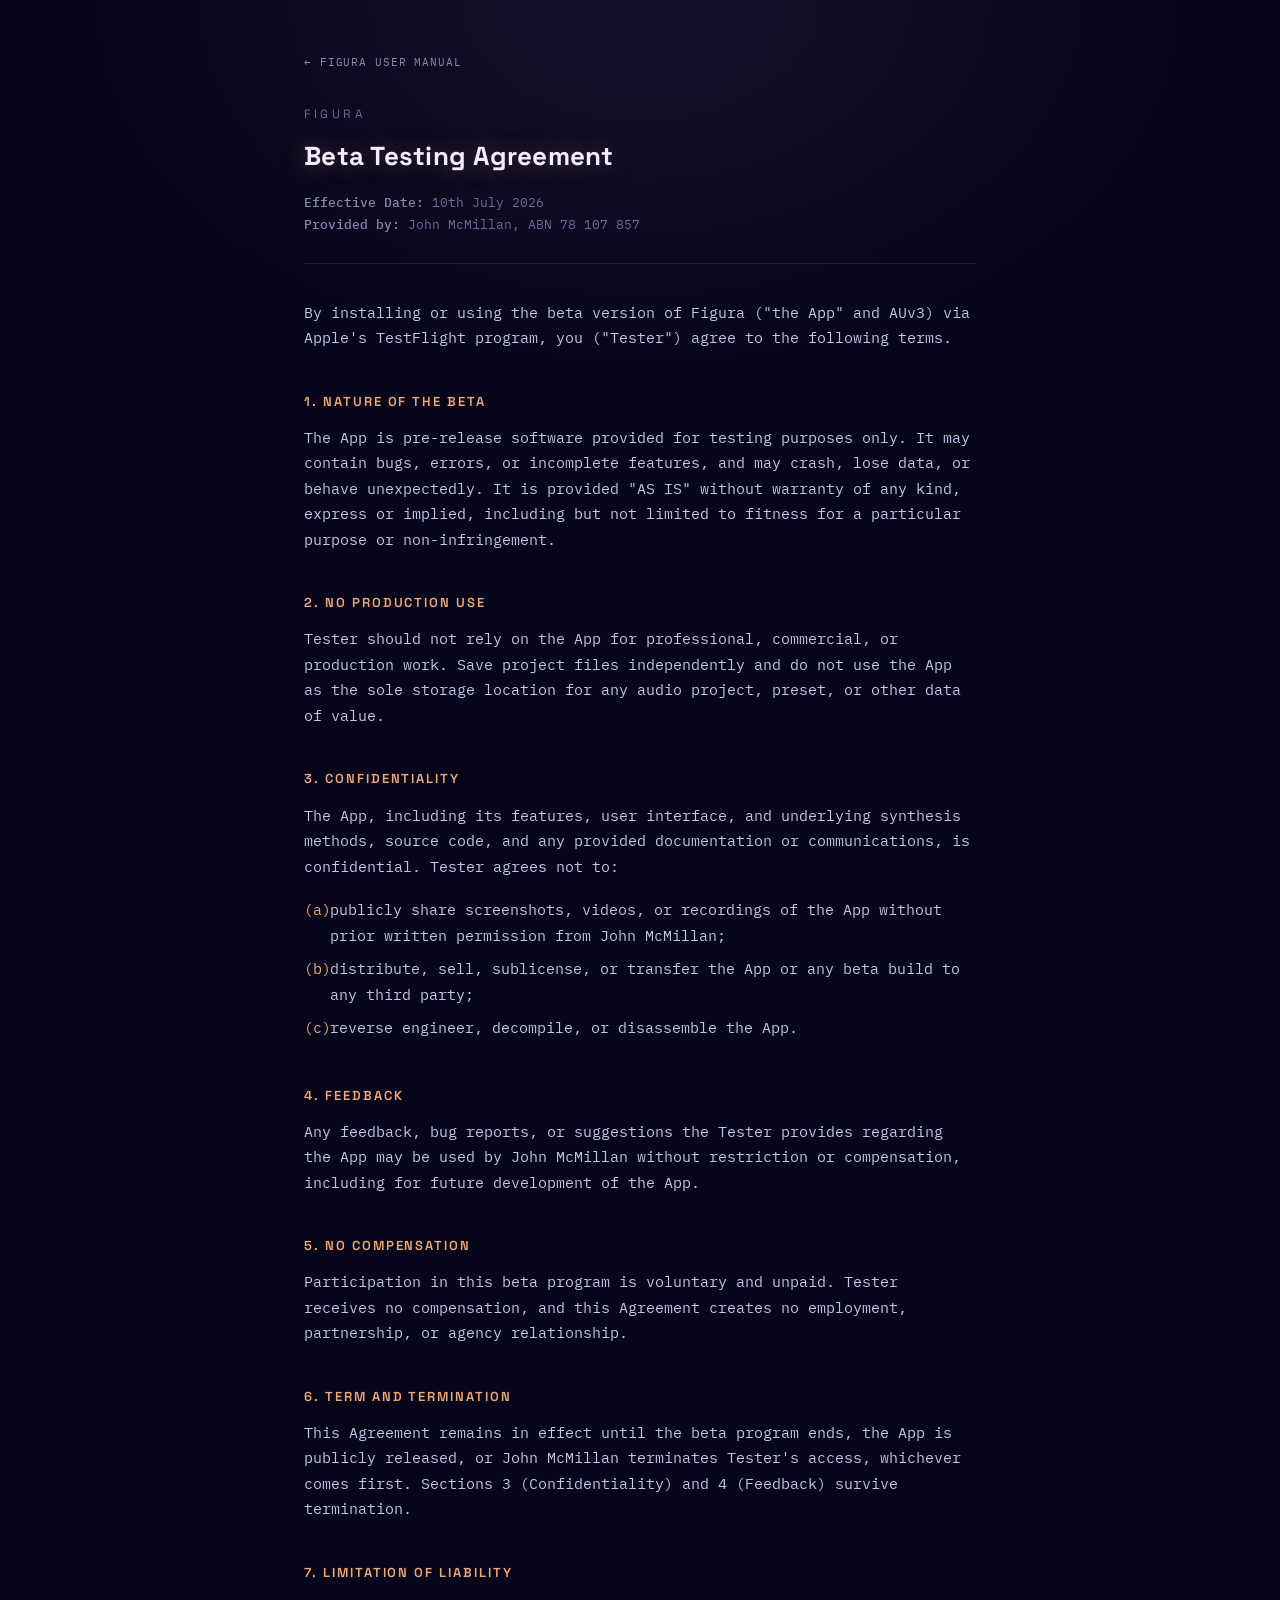
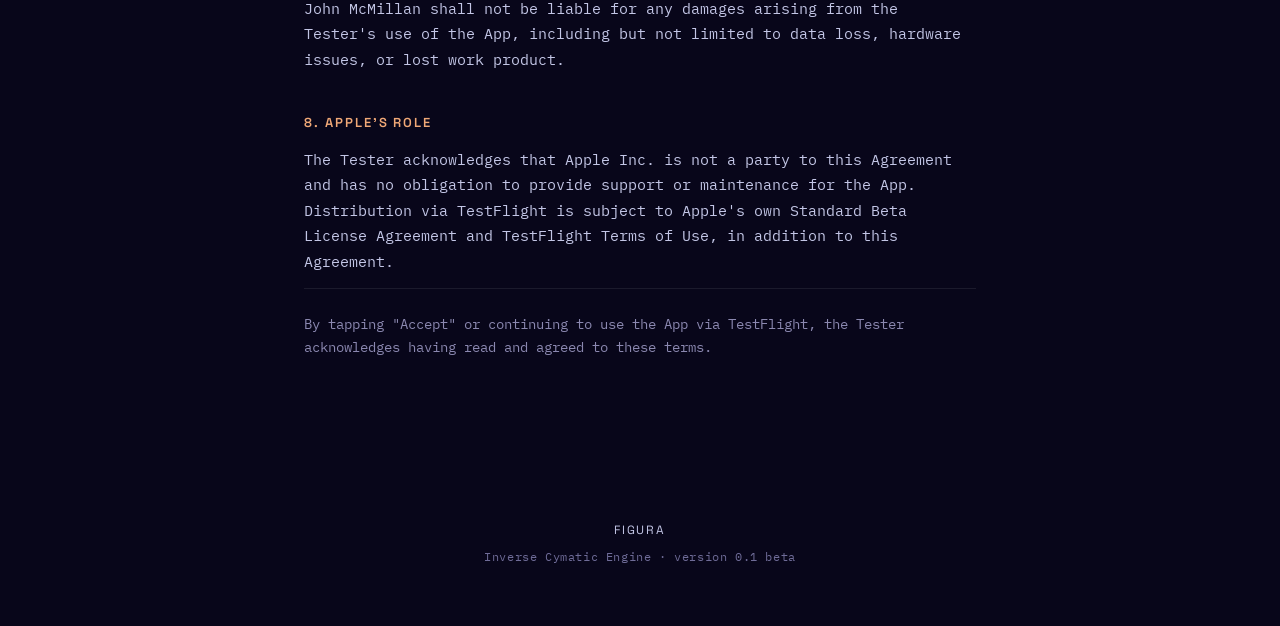
==== figura-beta-tester-agreement.html @ 965d6e68 "Add files via upload Initial site upload" ====
<!DOCTYPE html>
<html lang="en">
<head>
<meta charset="UTF-8">
<meta name="viewport" content="width=device-width, initial-scale=1.0">
<title>Figura: Beta Testing Agreement</title>
<link rel="icon" href="assets/figura-icon.png">
<link rel="preconnect" href="https://fonts.googleapis.com">
<link rel="preconnect" href="https://fonts.gstatic.com" crossorigin>
<link href="https://fonts.googleapis.com/css2?family=IBM+Plex+Mono:wght@400;500;600;700&family=Space+Grotesk:wght@400;500;600;700&display=swap" rel="stylesheet">
<link rel="stylesheet" href="assets/styles.css">
</head>
<body>

<div class="wrap wrap--legal">
  <a class="back-link" href="figura-beta-v0.1-manual.html">← Figura User Manual</a>

  <div class="doc-header">
    <div class="doc-eyebrow">FIGURA</div>
    <h1>Beta Testing Agreement</h1>
    <div class="doc-meta">
      <strong>Effective Date:</strong> 10th July 2026<br>
      <strong>Provided by:</strong> John McMillan, ABN 78 107 857
    </div>
  </div>

  <p>By installing or using the beta version of Figura ("the App" and AUv3) via Apple's
    TestFlight program, you ("Tester") agree to the following terms.</p>

  <h2>1. Nature of the Beta</h2>
  <p>The App is pre-release software provided for testing purposes only. It may contain
    bugs, errors, or incomplete features, and may crash, lose data, or behave unexpectedly.
    It is provided "AS IS" without warranty of any kind, express or implied, including but
    not limited to fitness for a particular purpose or non-infringement.</p>

  <h2>2. No Production Use</h2>
  <p>Tester should not rely on the App for professional, commercial, or production work.
    Save project files independently and do not use the App as the sole storage location for
    any audio project, preset, or other data of value.</p>

  <h2>3. Confidentiality</h2>
  <p>The App, including its features, user interface, and underlying synthesis methods,
    source code, and any provided documentation or communications, is confidential. Tester
    agrees not to:</p>
  <ul class="lettered">
    <li data-marker="(a)">publicly share screenshots, videos, or recordings of the App
      without prior written permission from John McMillan;</li>
    <li data-marker="(b)">distribute, sell, sublicense, or transfer the App or any beta
      build to any third party;</li>
    <li data-marker="(c)">reverse engineer, decompile, or disassemble the App.</li>
  </ul>

  <h2>4. Feedback</h2>
  <p>Any feedback, bug reports, or suggestions the Tester provides regarding the App may be
    used by John McMillan without restriction or compensation, including for future
    development of the App.</p>

  <h2>5. No Compensation</h2>
  <p>Participation in this beta program is voluntary and unpaid. Tester receives no
    compensation, and this Agreement creates no employment, partnership, or agency
    relationship.</p>

  <h2>6. Term and Termination</h2>
  <p>This Agreement remains in effect until the beta program ends, the App is publicly
    released, or John McMillan terminates Tester's access, whichever comes first. Sections 3
    (Confidentiality) and 4 (Feedback) survive termination.</p>

  <h2>7. Limitation of Liability</h2>
  <p>John McMillan shall not be liable for any damages arising from the Tester's use of the
    App, including but not limited to data loss, hardware issues, or lost work product.</p>

  <h2>8. Apple's Role</h2>
  <p>The Tester acknowledges that Apple Inc. is not a party to this Agreement and has no
    obligation to provide support or maintenance for the App. Distribution via TestFlight is
    subject to Apple's own Standard Beta License Agreement and TestFlight Terms of Use, in
    addition to this Agreement.</p>

  <p class="closing">By tapping "Accept" or continuing to use the App via TestFlight, the
    Tester acknowledges having read and agreed to these terms.</p>
</div>

<footer>
  <div class="footer-title">FIGURA</div>
  Inverse Cymatic Engine · version 0.1 beta
</footer>

</body>
</html>
---- assets/styles.css ----
/* Figura docs site — shared stylesheet for index.html, figura-beta-v0.1-manual.html,
   figura-beta-tester-agreement.html, and figura-beta-tester-privacy-policy.html. */

/* ===== Design tokens ===== */
:root {
  --bg-deep: #08061a;
  --bg-vignette: #0b0918;
  --panel-fill: rgba(22, 18, 44, 0.66);
  --panel-border: rgba(255, 255, 255, 0.08);
  --amber: #f0a877;
  --amber-dark: #9c5c30;
  --lavender: #9fb0ea;
  --text-bright: #f3edff;
  --text-mid: #c3c6e6;
  --text-dim: #8b88b0;
  --text-mute: #6f6c98;
}

/* ===== Base / reset ===== */
* { box-sizing: border-box; }
html { scroll-behavior: smooth; }
body {
  margin: 0;
  background: radial-gradient(ellipse 900px 600px at 50% 0%, #14112b 0%, var(--bg-deep) 60%);
  background-color: var(--bg-deep);
  color: var(--text-mid);
  font-family: 'IBM Plex Mono', ui-monospace, monospace;
  font-size: 15px;
  line-height: 1.65;
  -webkit-font-smoothing: antialiased;
}
a { color: var(--amber); }
p { color: var(--text-mid); }
strong { color: var(--text-bright); font-weight: 600; }
code {
  background: var(--bg-vignette);
  border: 1px solid var(--panel-border);
  border-radius: 4px;
  padding: 1px 6px;
  color: var(--lavender);
  font-size: 13px;
}

/* ===== Page wrap widths — one per page type ===== */
.wrap { margin: 0 auto; }
.wrap--manual { max-width: 880px; padding: 0 24px 100px; }
.wrap--legal  { max-width: 720px; padding: 48px 24px 100px; line-height: 1.7; }
.wrap--legal p { margin: 0 0 14px; }

/* ===== Hero header — index.html + manual ===== */
header.hero {
  text-align: center;
  padding: 64px 24px 40px;
  border-bottom: 1px solid var(--panel-border);
}
header.hero img { width: 84px; height: 84px; border-radius: 20px; box-shadow: 0 0 40px rgba(240, 168, 119, 0.25); }
.wordmark {
  font-family: 'Space Grotesk', sans-serif;
  font-weight: 700;
  font-size: 40px;
  letter-spacing: 0.35em;
  margin: 20px 0 6px;
  color: var(--text-bright);
  text-shadow: 0 0 24px rgba(240, 168, 119, 0.45);
}
.tagline {
  font-size: 12px;
  letter-spacing: 0.3em;
  text-transform: uppercase;
  color: var(--text-mute);
}
.version-badge {
  display: inline-block;
  margin-top: 18px;
  padding: 5px 14px;
  border: 1px solid rgba(240, 168, 119, 0.3);
  border-radius: 20px;
  font-size: 11px;
  letter-spacing: 0.1em;
  color: var(--amber);
  background: rgba(240, 168, 119, 0.08);
}

/* ===== Beta CTA buttons ===== */
.btn {
  display: inline-block;
  font-family: 'Space Grotesk', sans-serif;
  font-weight: 600;
  text-decoration: none;
  letter-spacing: 0.05em;
  border-radius: 8px;
  transition: opacity 0.15s ease;
}
.btn:hover { opacity: 0.85; }

.hero-cta { margin-top: 16px; }
.btn--ghost {
  padding: 8px 18px;
  font-size: 12px;
  color: var(--amber);
  border: 1px solid rgba(240, 168, 119, 0.4);
  background: rgba(240, 168, 119, 0.08);
}

.btn--solid {
  padding: 14px 34px;
  font-size: 14px;
  color: #1a1006;
  background: linear-gradient(180deg, var(--amber), var(--amber-dark));
  box-shadow: 0 8px 24px rgba(240, 168, 119, 0.3);
}

.cta-section { text-align: center; }
.cta-section p { max-width: 480px; margin: 0 auto 24px; }

/* ===== Sticky nav — manual only ===== */
nav.toc {
  position: sticky;
  top: 0;
  z-index: 10;
  background: rgba(8, 6, 26, 0.92);
  backdrop-filter: blur(10px);
  border-bottom: 1px solid var(--panel-border);
  padding: 12px 24px;
}
nav.toc ul {
  max-width: 880px;
  margin: 0 auto;
  padding: 0;
  list-style: none;
  display: flex;
  flex-wrap: wrap;
  gap: 4px 4px;
  justify-content: center;
}
nav.toc a {
  display: inline-block;
  padding: 6px 12px;
  border-radius: 6px;
  color: var(--text-dim);
  text-decoration: none;
  font-size: 11px;
  letter-spacing: 0.08em;
  text-transform: uppercase;
}
nav.toc a:hover { color: var(--amber); background: rgba(240, 168, 119, 0.08); }

/* ===== Sections + headings — index.html + manual ===== */
section { padding: 56px 0 8px; border-bottom: 1px solid var(--panel-border); }
section:last-of-type { border-bottom: none; }

h2 {
  font-family: 'Space Grotesk', sans-serif;
  font-weight: 600;
  font-size: 13px;
  letter-spacing: 0.25em;
  text-transform: uppercase;
  color: var(--amber);
  text-shadow: 0 0 12px rgba(240, 168, 119, 0.35);
  margin: 0 0 20px;
}
h3 {
  font-family: 'Space Grotesk', sans-serif;
  font-weight: 600;
  font-size: 16px;
  color: var(--text-bright);
  letter-spacing: 0.02em;
  margin: 32px 0 10px;
}

/* ===== Manual only: cards, feature lists, tables, pills, notes ===== */
.card {
  background: var(--panel-fill);
  border: 1px solid var(--panel-border);
  border-radius: 12px;
  padding: 18px 22px;
  margin: 16px 0;
  box-shadow: 0 6px 20px rgba(0,0,0,0.35);
}
.card h4 {
  margin: 0 0 8px;
  font-family: 'Space Grotesk', sans-serif;
  font-size: 13px;
  letter-spacing: 0.15em;
  text-transform: uppercase;
  color: var(--amber);
}
.card p:last-child { margin-bottom: 0; }

ul.feature-list { padding-left: 0; list-style: none; margin: 16px 0; }
ul.feature-list li {
  padding: 10px 0 10px 26px;
  position: relative;
  border-bottom: 1px solid var(--panel-border);
}
ul.feature-list li:last-child { border-bottom: none; }
ul.feature-list li::before {
  content: "▸";
  position: absolute;
  left: 4px;
  color: var(--amber);
}

table { width: 100%; border-collapse: collapse; margin: 14px 0 28px; font-size: 13px; }
caption {
  text-align: left;
  font-family: 'Space Grotesk', sans-serif;
  font-size: 13px;
  letter-spacing: 0.15em;
  text-transform: uppercase;
  color: var(--lavender);
  padding-bottom: 8px;
}
th, td { text-align: left; padding: 8px 10px; border-bottom: 1px solid var(--panel-border); vertical-align: top; }
th { color: var(--text-mute); font-weight: 500; letter-spacing: 0.05em; text-transform: uppercase; font-size: 10.5px; }
td.name { color: var(--text-bright); white-space: nowrap; }
td.range { color: var(--lavender); white-space: nowrap; }

.pill-row { display: flex; flex-wrap: wrap; gap: 8px; margin: 14px 0; }
.pill {
  font-size: 11px;
  padding: 5px 12px;
  border-radius: 20px;
  border: 1px solid rgba(159, 176, 234, 0.35);
  color: var(--lavender);
  background: rgba(159, 176, 234, 0.08);
}

.note {
  border-left: 3px solid var(--amber);
  padding: 10px 16px;
  margin: 20px 0;
  background: rgba(240, 168, 119, 0.06);
  border-radius: 0 8px 8px 0;
  color: var(--text-mid);
  font-size: 13.5px;
}
.note strong { color: var(--amber); }

/* ===== Screenshot image — index.html + manual ===== */
.screenshot {
  width: 100%;
  display: block;
  border-radius: 10px;
  border: 1px solid var(--panel-border);
  box-shadow: 0 12px 32px rgba(0,0,0,0.45);
  margin: 20px 0;
}
/* index.html: screenshot sits directly under the hero, needs top space only */
.screenshot--hero { margin: 44px 0 0; }

/* ===== Legal document pages — agreement + privacy policy ===== */
.back-link {
  display: inline-block;
  margin-bottom: 32px;
  font-size: 11px;
  letter-spacing: 0.08em;
  text-transform: uppercase;
  color: var(--text-dim);
  text-decoration: none;
}
.back-link:hover { color: var(--amber); }

.doc-header { border-bottom: 1px solid var(--panel-border); padding-bottom: 28px; margin-bottom: 36px; }
.doc-eyebrow {
  font-family: 'Space Grotesk', sans-serif;
  font-size: 12px;
  letter-spacing: 0.3em;
  text-transform: uppercase;
  color: var(--text-mute);
  margin-bottom: 10px;
}
h1 {
  font-family: 'Space Grotesk', sans-serif;
  font-weight: 700;
  font-size: 26px;
  letter-spacing: 0.01em;
  color: var(--text-bright);
  text-shadow: 0 0 24px rgba(240, 168, 119, 0.35);
  margin: 0 0 14px;
}
.doc-meta { font-size: 12.5px; color: var(--text-mute); }
.doc-meta strong { color: var(--text-dim); font-weight: 500; }

/* Legal pages use a flatter, more tightly-spaced h2/h3 than the manual's
   section-divided ones — same base rule above, overridden here. */
.wrap--legal h2 {
  letter-spacing: 0.15em;
  text-shadow: none;
  margin: 40px 0 12px;
}
.wrap--legal h3 {
  font-size: 14px;
  margin: 22px 0 8px;
}

ul.lettered { padding-left: 0; list-style: none; margin: 0 0 14px; }
ul.lettered li { padding: 4px 0 4px 26px; position: relative; }
ul.lettered li::before {
  content: attr(data-marker);
  position: absolute;
  left: 0;
  color: var(--amber);
}

ul.bullets { padding-left: 0; list-style: none; margin: 0 0 14px; }
ul.bullets li { padding: 4px 0 4px 20px; position: relative; }
ul.bullets li::before {
  content: "▸";
  position: absolute;
  left: 0;
  color: var(--amber);
}

.closing {
  margin-top: 40px;
  padding-top: 24px;
  border-top: 1px solid var(--panel-border);
  font-size: 13.5px;
  color: var(--text-dim);
}

/* ===== Footer — all pages ===== */
footer {
  text-align: center;
  padding: 48px 24px 60px;
  color: var(--text-mute);
  font-size: 12px;
  letter-spacing: 0.05em;
}
footer .footer-title {
  font-family: 'Space Grotesk', sans-serif;
  color: var(--text-mid);
  letter-spacing: 0.15em;
  margin-bottom: 6px;
}
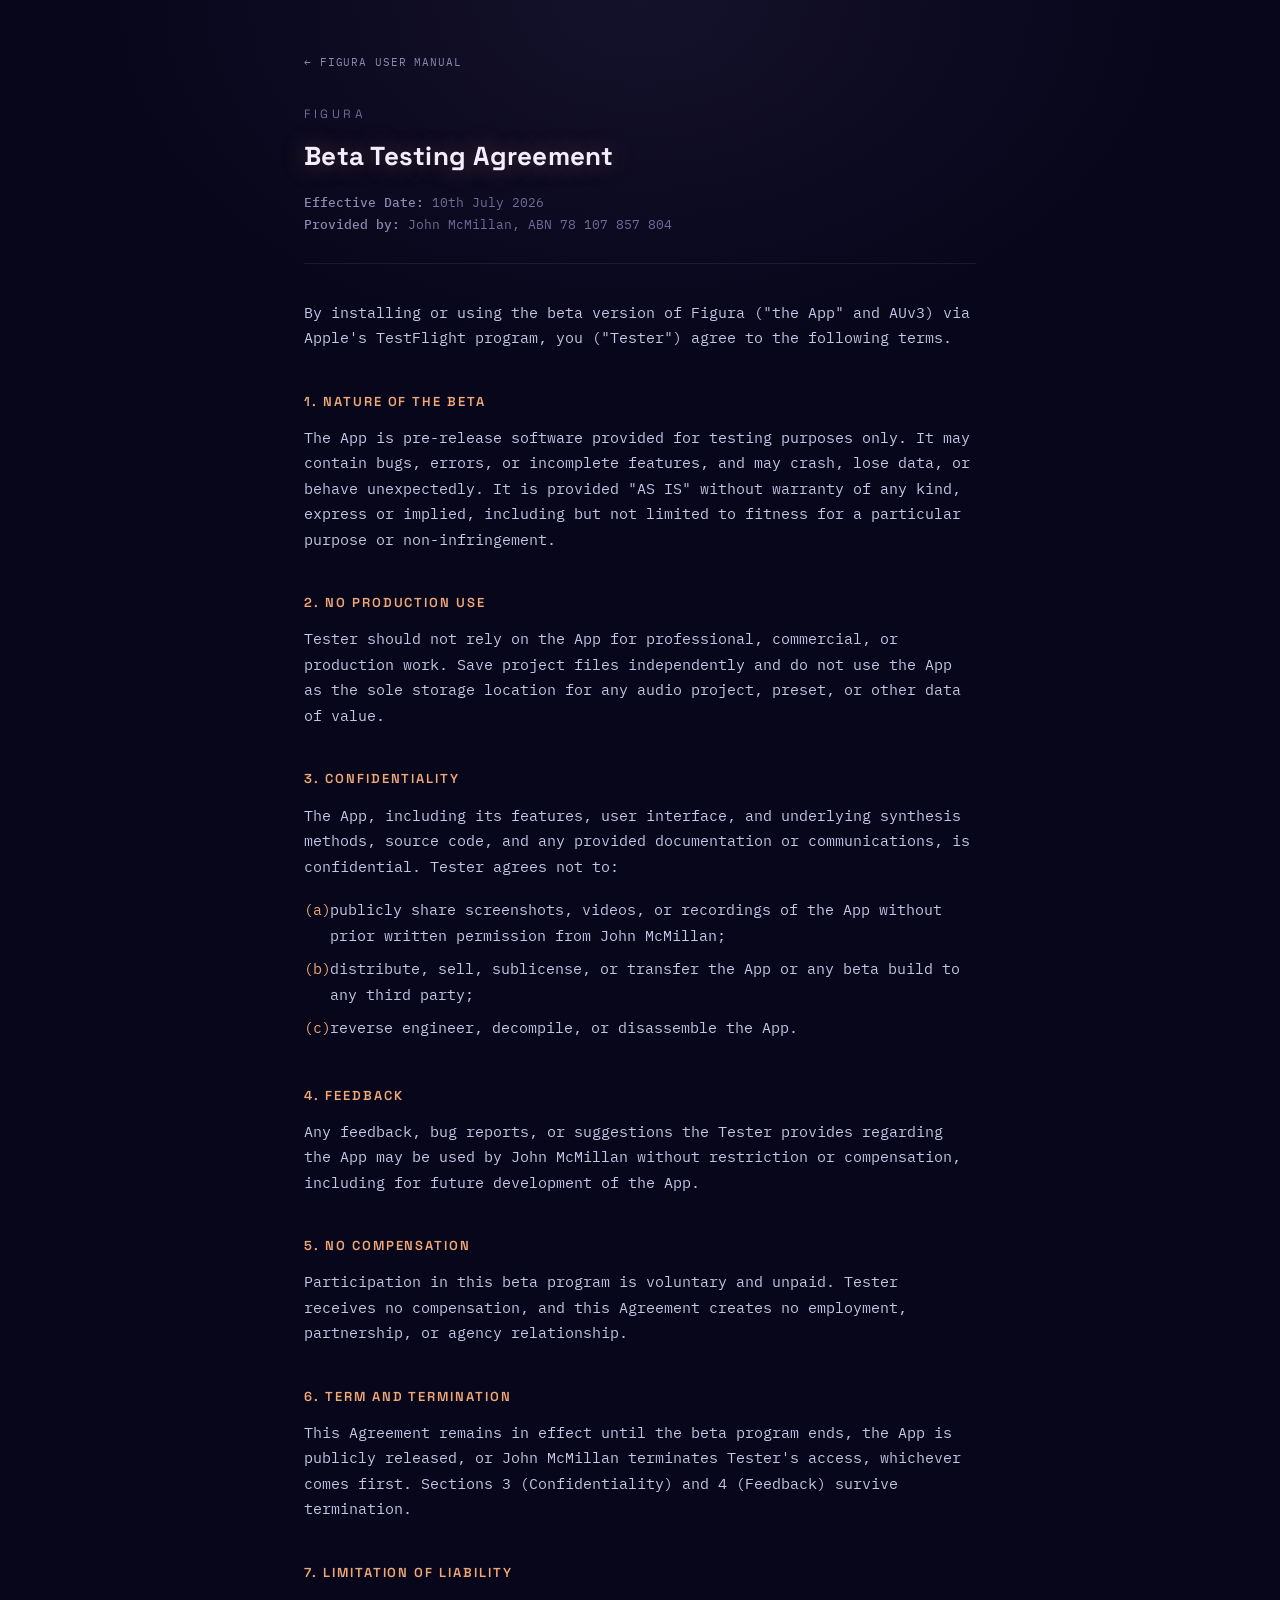
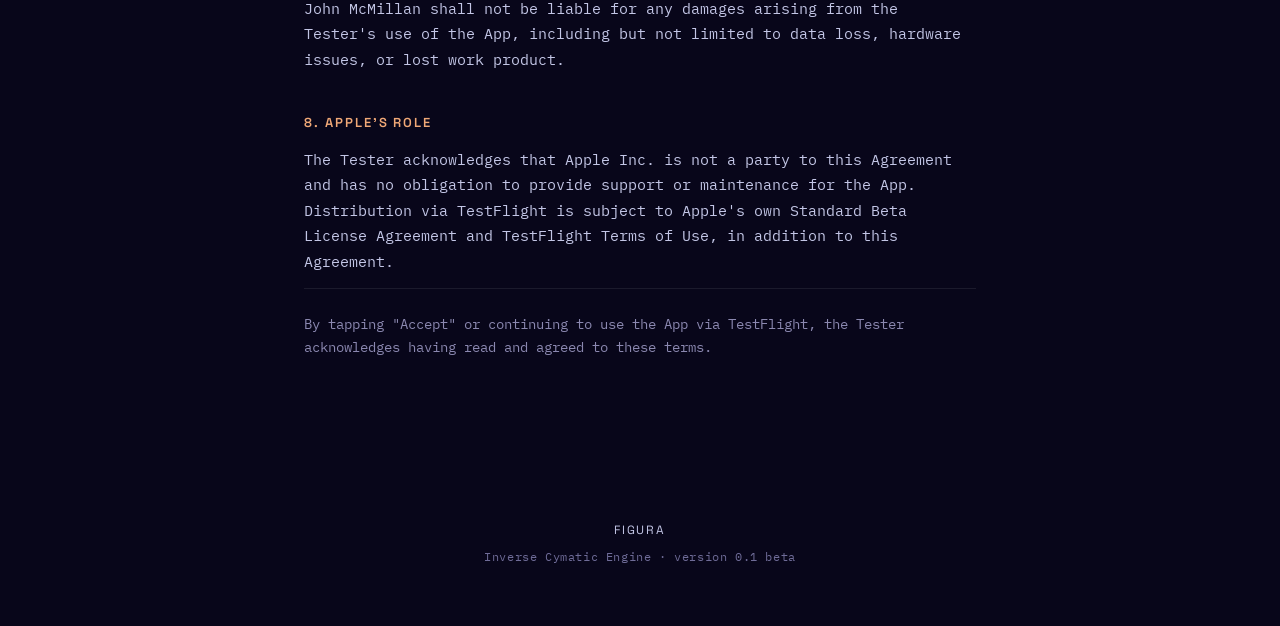
==== commit 3056e2c9: "Update figura-beta-tester-agreement.html" ====
--- a/figura-beta-tester-agreement.html
+++ b/figura-beta-tester-agreement.html
@@ -20,7 +20,7 @@
     <h1>Beta Testing Agreement</h1>
     <div class="doc-meta">
       <strong>Effective Date:</strong> 10th July 2026<br>
-      <strong>Provided by:</strong> John McMillan, ABN 78 107 857
+      <strong>Provided by:</strong> John McMillan, ABN 78 107 857 804
     </div>
   </div>
 
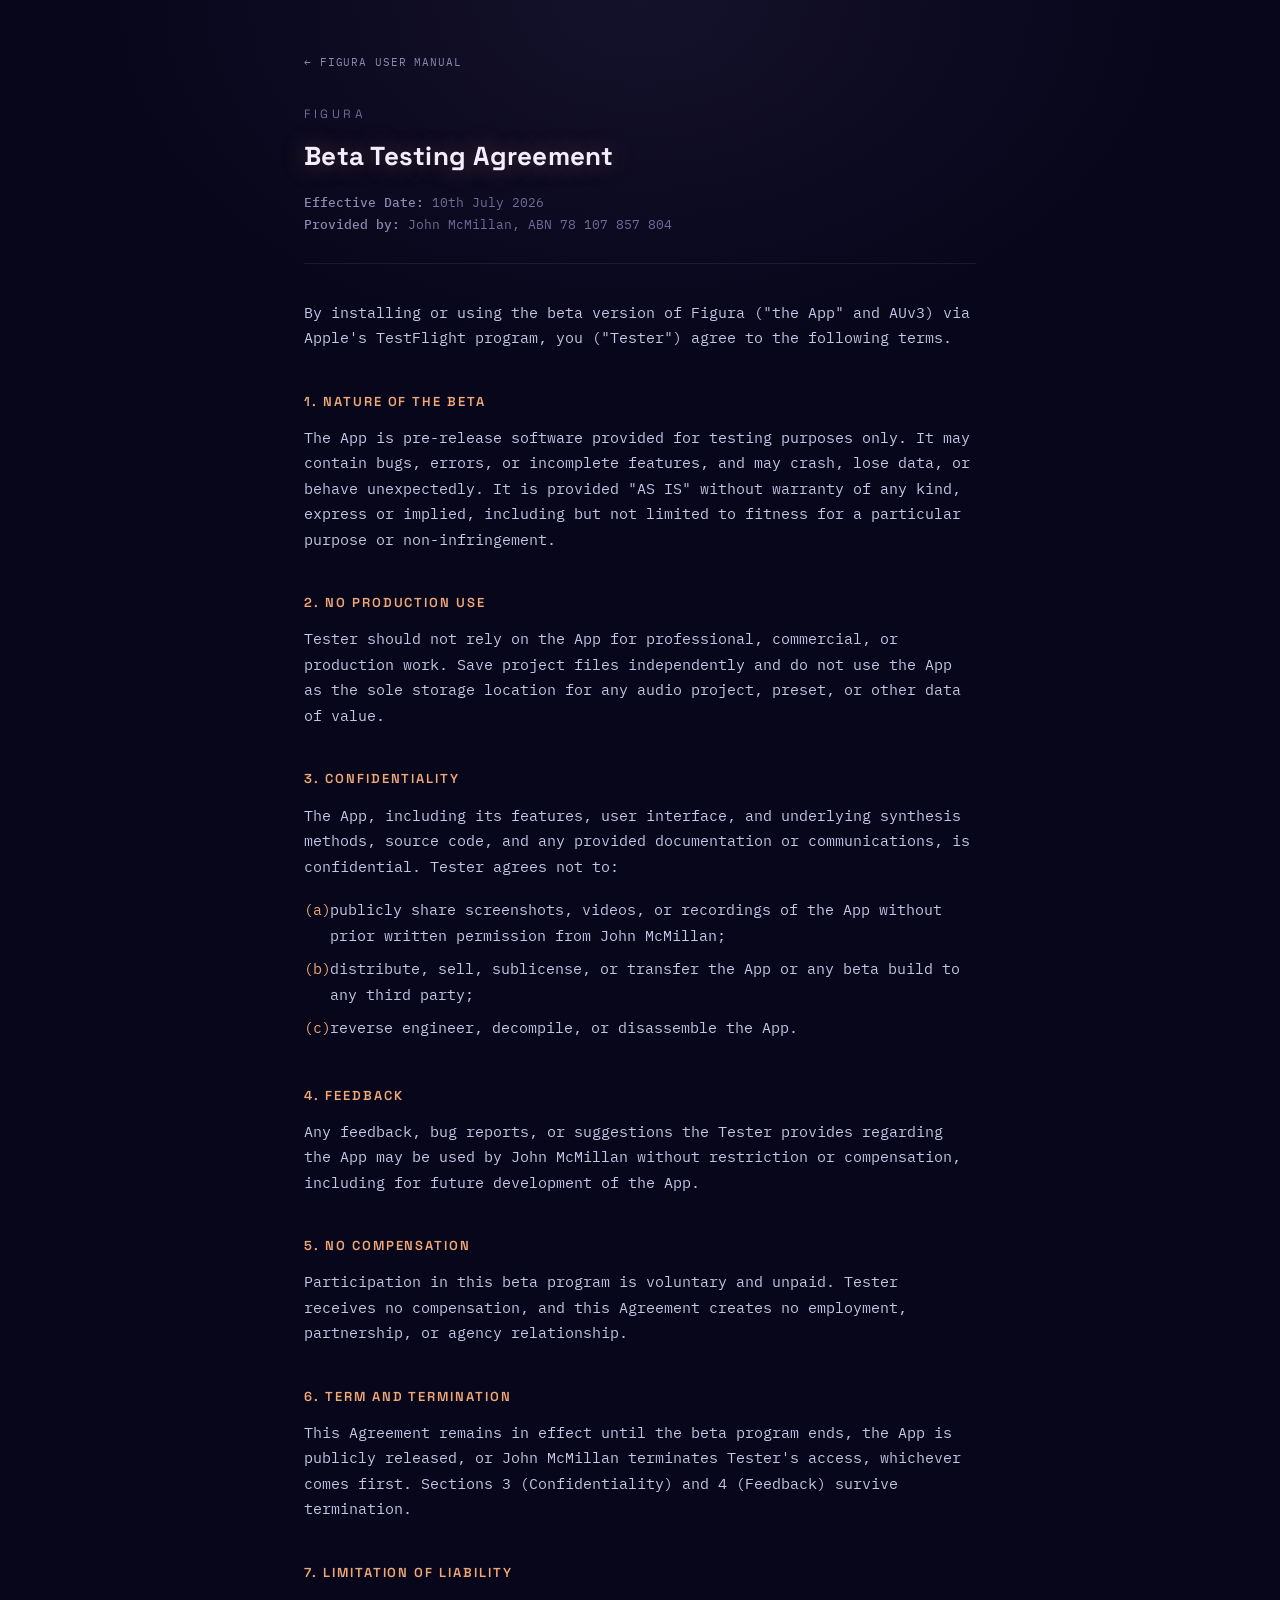
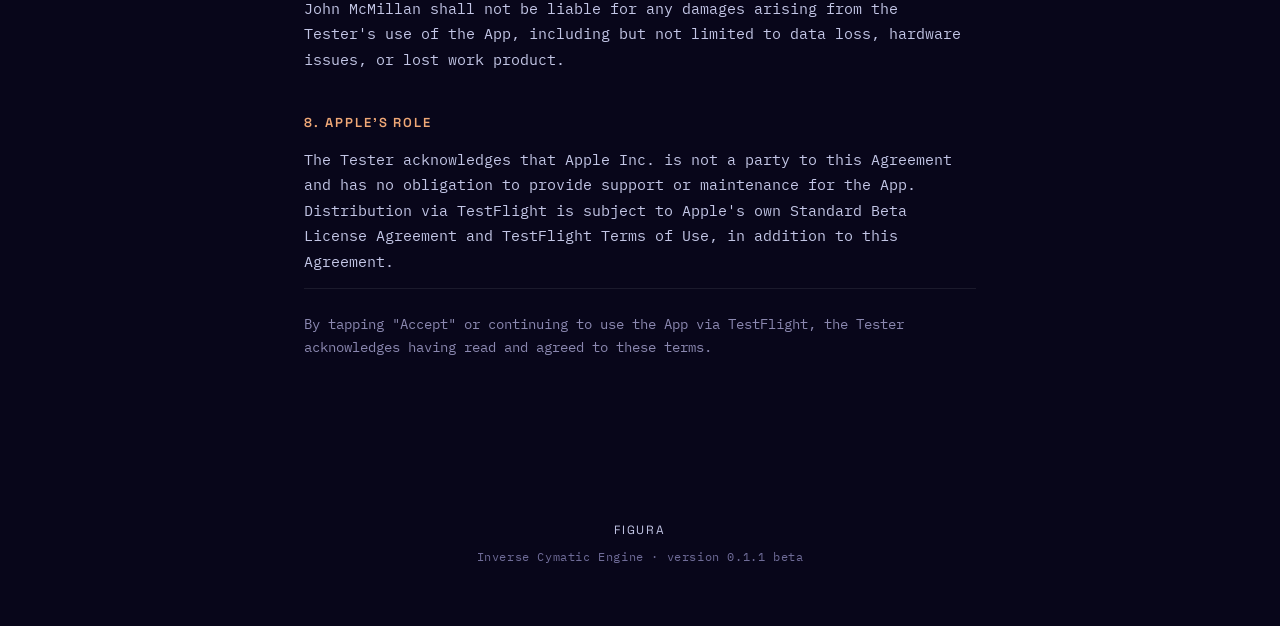
==== commit ef3cae25: "Update figura-beta-tester-agreement.html" ====
--- a/figura-beta-tester-agreement.html
+++ b/figura-beta-tester-agreement.html
@@ -81,7 +81,7 @@
 
 <footer>
   <div class="footer-title">FIGURA</div>
-  Inverse Cymatic Engine · version 0.1 beta
+  Inverse Cymatic Engine · version 0.1.1 beta
 </footer>
 
 </body>
